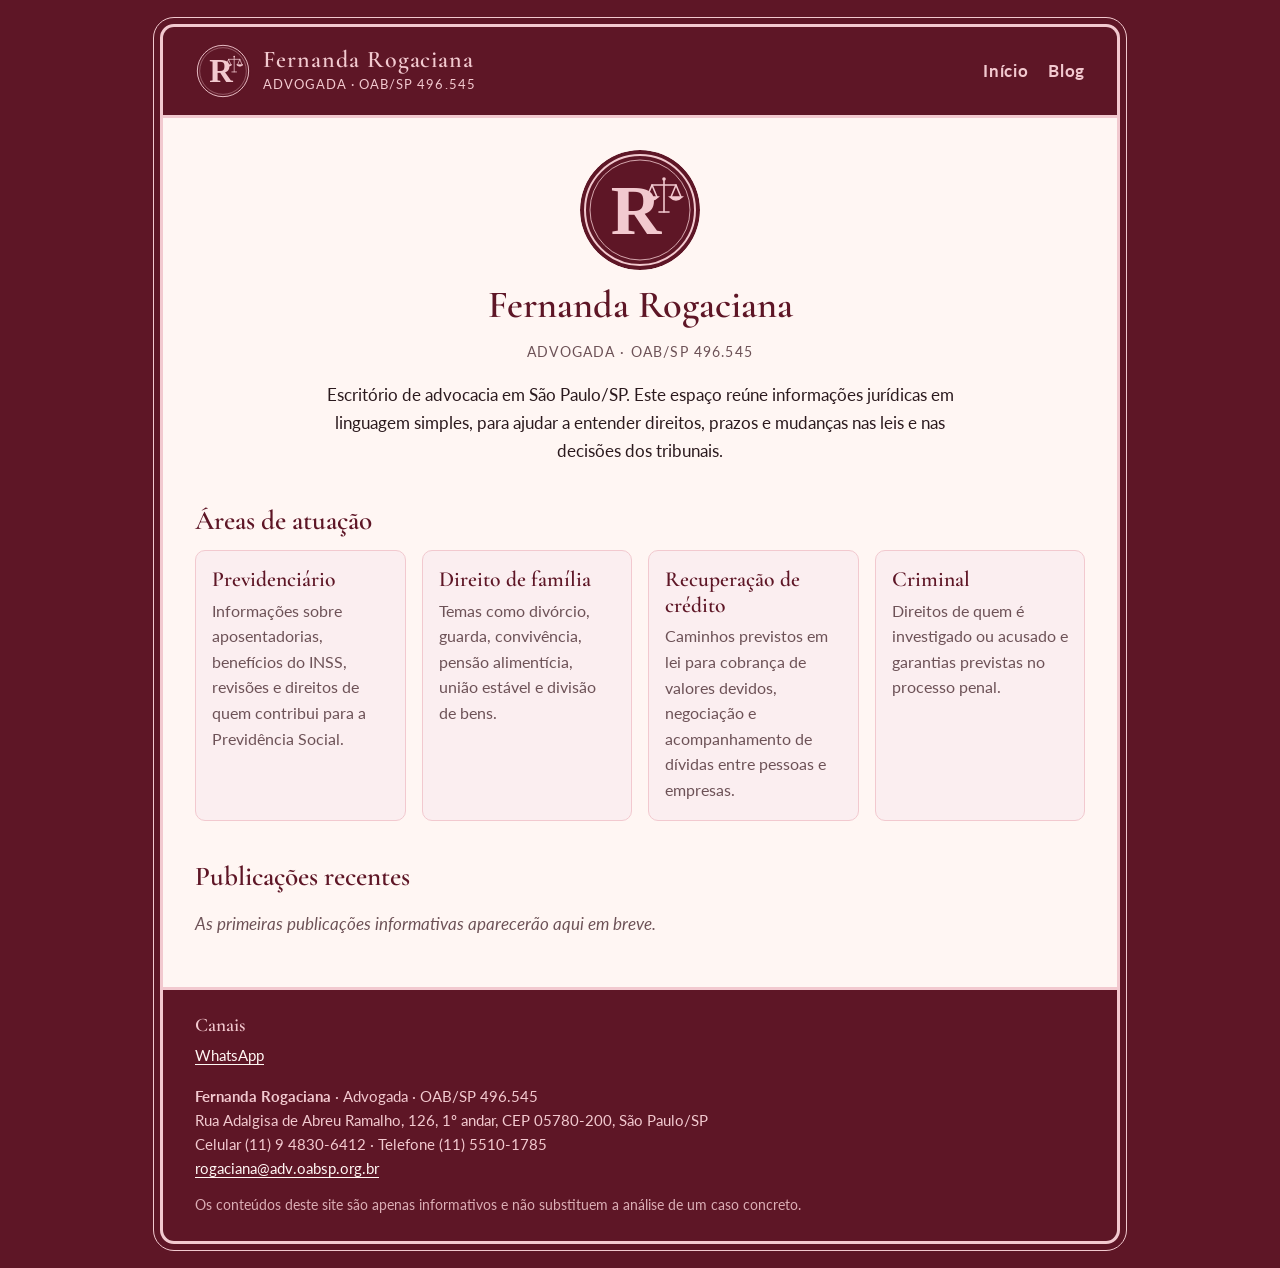
==== fernanda-rogaciana-site/site/index.html @ cee6a282 "feat(site): add Fernanda Rogaciana law office site and publication pipeline Static institutional sit" ====
<!doctype html>
<html lang="pt-BR">
<head>
<meta charset="utf-8">
<meta name="viewport" content="width=device-width, initial-scale=1">
<title>Fernanda Rogaciana · Advogada</title>
<meta name="description" content="Fernanda Rogaciana, advogada (OAB/SP 496.545). Informações jurídicas em linguagem simples.">
<meta property="og:title" content="Fernanda Rogaciana">
<meta property="og:description" content="Fernanda Rogaciana, advogada (OAB/SP 496.545). Informações jurídicas em linguagem simples.">
<meta property="og:type" content="website">

<link rel="icon" href="./assets/logo.svg" type="image/svg+xml">
<link rel="preconnect" href="https://fonts.googleapis.com">
<link rel="preconnect" href="https://fonts.gstatic.com" crossorigin>
<link href="https://fonts.googleapis.com/css2?family=Cormorant+Garamond:wght@500;600&family=Lato:wght@400;700&display=swap" rel="stylesheet">
<link rel="stylesheet" href="./assets/estilo.css">
</head>
<body>
<div class="moldura">
<header class="topo">
  <a class="marca" href="./">
    <img src="./assets/logo.svg" alt="" width="56" height="56">
    <span><strong>Fernanda Rogaciana</strong><small>Advogada · OAB/SP 496.545</small></span>
  </a>
  <nav class="menu" aria-label="Principal">
    <a href="./">Início</a>
    <a href="./blog/">Blog</a>
  </nav>
</header>
<main>
<section class="apresentacao">
  <img src="./assets/logo.svg" alt="Monograma R com balança da justiça" width="120" height="120">
  <h1>Fernanda Rogaciana</h1>
  <p class="oab">Advogada · OAB/SP 496.545</p>
  <p>Escritório de advocacia em São Paulo/SP. Este espaço reúne informações jurídicas em linguagem simples, para ajudar a entender direitos, prazos e mudanças nas leis e nas decisões dos tribunais.</p>
</section>
<section class="areas">
  <h2>Áreas de atuação</h2>
  <ul><li><h3>Previdenciário</h3><p>Informações sobre aposentadorias, benefícios do INSS, revisões e direitos de quem contribui para a Previdência Social.</p></li>
<li><h3>Direito de família</h3><p>Temas como divórcio, guarda, convivência, pensão alimentícia, união estável e divisão de bens.</p></li>
<li><h3>Recuperação de crédito</h3><p>Caminhos previstos em lei para cobrança de valores devidos, negociação e acompanhamento de dívidas entre pessoas e empresas.</p></li>
<li><h3>Criminal</h3><p>Direitos de quem é investigado ou acusado e garantias previstas no processo penal.</p></li></ul>
</section>
<section class="recentes">
  <h2>Publicações recentes</h2>
  <p class="vazio">As primeiras publicações informativas aparecerão aqui em breve.</p>
  
</section>
</main>
<footer class="rodape">
  <nav class="canais" aria-label="Canais do escritório"><h2 class="rodape-titulo">Canais</h2><ul><li><a href="https://wa.me/5511948306412" rel="noopener" target="_blank">WhatsApp</a></li></ul></nav>
  <address>
    <strong>Fernanda Rogaciana</strong> · Advogada · OAB/SP 496.545<br>
    Rua Adalgisa de Abreu Ramalho, 126, 1º andar, CEP 05780-200, São Paulo/SP<br>
    Celular (11) 9 4830-6412 · Telefone (11) 5510-1785<br>
    <a href="mailto:rogaciana@adv.oabsp.org.br">rogaciana@adv.oabsp.org.br</a>
  </address>
  <p class="aviso">Os conteúdos deste site são apenas informativos e não substituem a análise de um caso concreto.</p>
</footer>
</div>
</body>
</html>
---- fernanda-rogaciana-site/site/assets/estilo.css ----
:root {
  --bordo: #5e1626;
  --bordo-escuro: #45101c;
  --rosado: #f2c9cf;
  --rosado-claro: #fbeef0;
  --creme: #fff6f3;
  --texto: #2b1a1e;
  --texto-suave: #6d5257;
  --serifa: "Cormorant Garamond", Georgia, "Times New Roman", serif;
  --sans: Lato, "Segoe UI", Arial, sans-serif;
}

* { box-sizing: border-box; }

html { -webkit-text-size-adjust: 100%; }

body {
  margin: 0;
  background: var(--bordo);
  color: var(--texto);
  font-family: var(--sans);
  font-size: 1.0625rem;
  line-height: 1.65;
  overflow-x: hidden;
}

img { max-width: 100%; height: auto; }

a { color: var(--bordo); text-underline-offset: 3px; }
a:hover { color: var(--bordo-escuro); }

/* Moldura rosada, como no cartão de visita */
.moldura {
  max-width: 960px;
  margin: 24px auto;
  background: var(--creme);
  border: 3px solid var(--rosado);
  outline: 1px solid var(--rosado);
  outline-offset: 6px;
  border-radius: 14px;
  overflow: hidden;
}

.topo {
  display: flex;
  flex-wrap: wrap;
  align-items: center;
  justify-content: space-between;
  gap: 12px 24px;
  padding: 16px 32px;
  background: var(--bordo);
  color: var(--rosado);
  border-bottom: 3px solid var(--rosado);
}

.marca {
  display: flex;
  align-items: center;
  gap: 12px;
  color: var(--rosado);
  text-decoration: none;
  min-width: 0;
}
.marca strong {
  display: block;
  font-family: var(--serifa);
  font-size: 1.5rem;
  font-weight: 600;
  letter-spacing: 0.04em;
  line-height: 1.1;
}
.marca small { display: block; font-size: 0.8rem; letter-spacing: 0.08em; text-transform: uppercase; }

.menu { display: flex; gap: 20px; }
.menu a { color: var(--rosado); text-decoration: none; font-weight: 700; letter-spacing: 0.04em; }
.menu a:hover { color: var(--creme); text-decoration: underline; }

main { padding: 32px; }

h1, h2, h3 { font-family: var(--serifa); color: var(--bordo); line-height: 1.2; font-weight: 600; }
h1 { font-size: 2.4rem; margin: 0 0 12px; }
h2 { font-size: 1.7rem; margin: 40px 0 12px; }
h3 { font-size: 1.35rem; margin: 0 0 6px; }

.apresentacao { text-align: center; max-width: 640px; margin: 0 auto; }
.apresentacao img { display: block; margin: 0 auto 12px; border-radius: 50%; }
.apresentacao .oab { margin-top: 0; color: var(--texto-suave); letter-spacing: 0.08em; text-transform: uppercase; font-size: 0.9rem; }

.areas ul {
  list-style: none;
  padding: 0;
  margin: 0;
  display: grid;
  grid-template-columns: repeat(auto-fit, minmax(min(100%, 200px), 1fr));
  gap: 16px;
}
.areas li {
  background: var(--rosado-claro);
  border: 1px solid var(--rosado);
  border-radius: 10px;
  padding: 16px;
}
.areas p { margin: 0; color: var(--texto-suave); font-size: 0.97rem; }

.lista { display: grid; gap: 16px; }
.cartao {
  border-left: 4px solid var(--rosado);
  background: #fff;
  border-radius: 8px;
  padding: 16px 20px;
}
.cartao p:last-child { margin-bottom: 0; }
.cartao h3 a { text-decoration: none; }
.cartao h3 a:hover { text-decoration: underline; }

.meta { color: var(--texto-suave); font-size: 0.88rem; margin: 0 0 6px; }
.area { text-transform: uppercase; letter-spacing: 0.08em; font-weight: 700; color: var(--bordo); }
.vazio { color: var(--texto-suave); font-style: italic; }

.post { max-width: 680px; margin: 0 auto; }
.post .descricao { font-size: 1.15rem; color: var(--texto-suave); }
.post .texto h2 { font-size: 1.45rem; margin-top: 28px; }
.fontes { margin-top: 32px; padding-top: 12px; border-top: 1px solid var(--rosado); font-size: 0.95rem; }
.fontes h2 { font-size: 1.2rem; margin-top: 0; }
.fontes a, .texto, .post h1 { overflow-wrap: anywhere; }

.rodape {
  background: var(--bordo);
  color: var(--rosado);
  padding: 24px 32px;
  border-top: 3px solid var(--rosado);
  font-size: 0.92rem;
}
.rodape a { color: var(--creme); }
.rodape address { font-style: normal; overflow-wrap: anywhere; }
.rodape .aviso { margin-bottom: 0; opacity: 0.85; font-size: 0.85rem; }
.canais h2 { color: var(--rosado); font-size: 1.2rem; margin: 0 0 6px; }
.canais ul { list-style: none; padding: 0; margin: 0 0 16px; display: flex; flex-wrap: wrap; gap: 8px 20px; }

/* Prévias de aprovação */
.versao pre {
  white-space: pre-wrap;
  overflow-wrap: anywhere;
  background: #fff;
  border: 1px solid var(--rosado);
  border-radius: 8px;
  padding: 16px;
  font-family: var(--sans);
  font-size: 0.97rem;
}
.erro { color: #a3122a; font-weight: 700; }

@media (max-width: 640px) {
  .moldura { margin: 0; border-radius: 0; border-left: 0; border-right: 0; outline: 0; }
  .topo, main, .rodape { padding-left: 16px; padding-right: 16px; }
  main { padding-top: 24px; padding-bottom: 24px; }
  h1 { font-size: 1.9rem; }
  h2 { font-size: 1.45rem; }
}
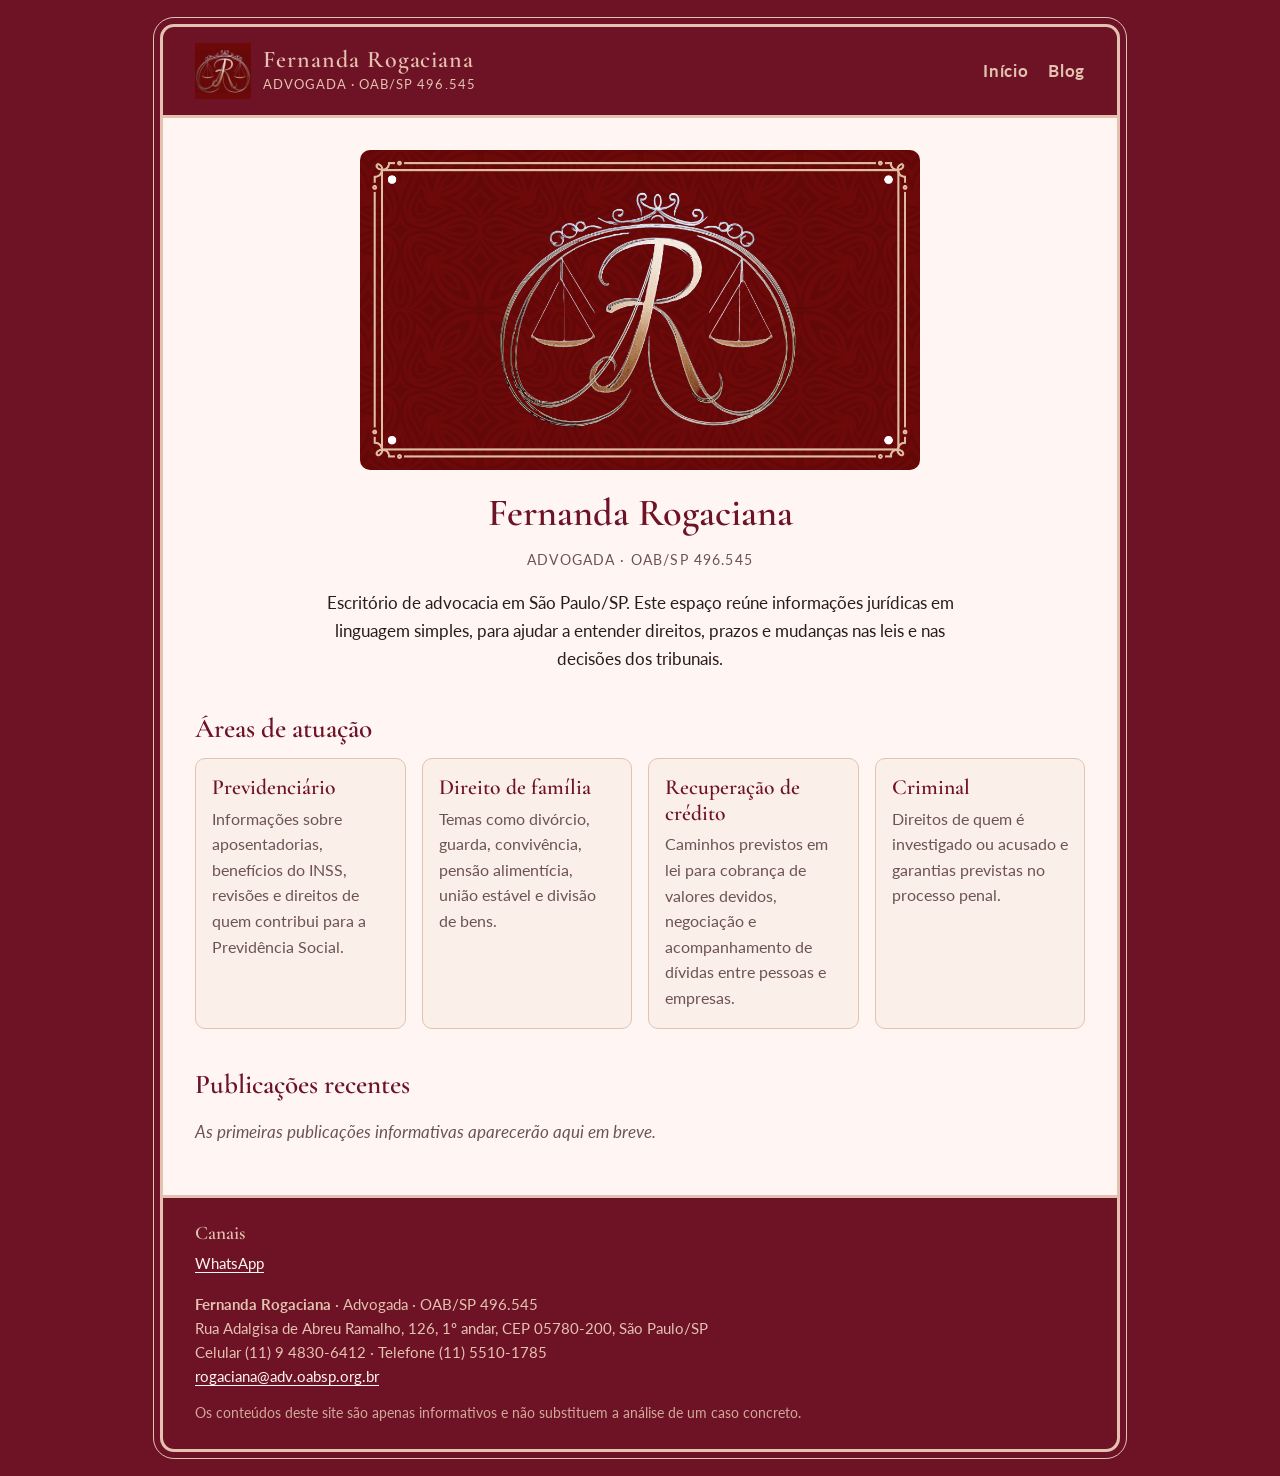
==== commit b807ac36: "feat(site): use original logo and card colors Replace the drawn monogram with the supplied logo, ali" ====
--- a/fernanda-rogaciana-site/site/index.html
+++ b/fernanda-rogaciana-site/site/index.html
@@ -9,7 +9,7 @@
 <meta property="og:description" content="Fernanda Rogaciana, advogada (OAB/SP 496.545). Informações jurídicas em linguagem simples.">
 <meta property="og:type" content="website">
 
-<link rel="icon" href="./assets/logo.svg" type="image/svg+xml">
+<link rel="icon" href="./assets/icone.png" type="image/png">
 <link rel="preconnect" href="https://fonts.googleapis.com">
 <link rel="preconnect" href="https://fonts.gstatic.com" crossorigin>
 <link href="https://fonts.googleapis.com/css2?family=Cormorant+Garamond:wght@500;600&family=Lato:wght@400;700&display=swap" rel="stylesheet">
@@ -19,7 +19,7 @@
 <div class="moldura">
 <header class="topo">
   <a class="marca" href="./">
-    <img src="./assets/logo.svg" alt="" width="56" height="56">
+    <img src="./assets/icone.png" alt="" width="56" height="56">
     <span><strong>Fernanda Rogaciana</strong><small>Advogada · OAB/SP 496.545</small></span>
   </a>
   <nav class="menu" aria-label="Principal">
@@ -29,7 +29,7 @@
 </header>
 <main>
 <section class="apresentacao">
-  <img src="./assets/logo.svg" alt="Monograma R com balança da justiça" width="120" height="120">
+  <img class="logo-grande" src="./assets/logo.png" alt="Logo de Fernanda Rogaciana: monograma R com balança da justiça" width="1050" height="600">
   <h1>Fernanda Rogaciana</h1>
   <p class="oab">Advogada · OAB/SP 496.545</p>
   <p>Escritório de advocacia em São Paulo/SP. Este espaço reúne informações jurídicas em linguagem simples, para ajudar a entender direitos, prazos e mudanças nas leis e nas decisões dos tribunais.</p>
--- a/fernanda-rogaciana-site/site/assets/estilo.css
+++ b/fernanda-rogaciana-site/site/assets/estilo.css
@@ -1,8 +1,8 @@
 :root {
-  --bordo: #5e1626;
-  --bordo-escuro: #45101c;
-  --rosado: #f2c9cf;
-  --rosado-claro: #fbeef0;
+  --bordo: #6e1325;
+  --bordo-escuro: #4f0d1a;
+  --rosado: #e3c2b0;
+  --rosado-claro: #fbefe9;
   --creme: #fff6f3;
   --texto: #2b1a1e;
   --texto-suave: #6d5257;
@@ -83,7 +83,7 @@
 h3 { font-size: 1.35rem; margin: 0 0 6px; }
 
 .apresentacao { text-align: center; max-width: 640px; margin: 0 auto; }
-.apresentacao img { display: block; margin: 0 auto 12px; border-radius: 50%; }
+.apresentacao .logo-grande { display: block; width: 100%; max-width: 560px; height: auto; margin: 0 auto 20px; border-radius: 10px; }
 .apresentacao .oab { margin-top: 0; color: var(--texto-suave); letter-spacing: 0.08em; text-transform: uppercase; font-size: 0.9rem; }
 
 .areas ul {
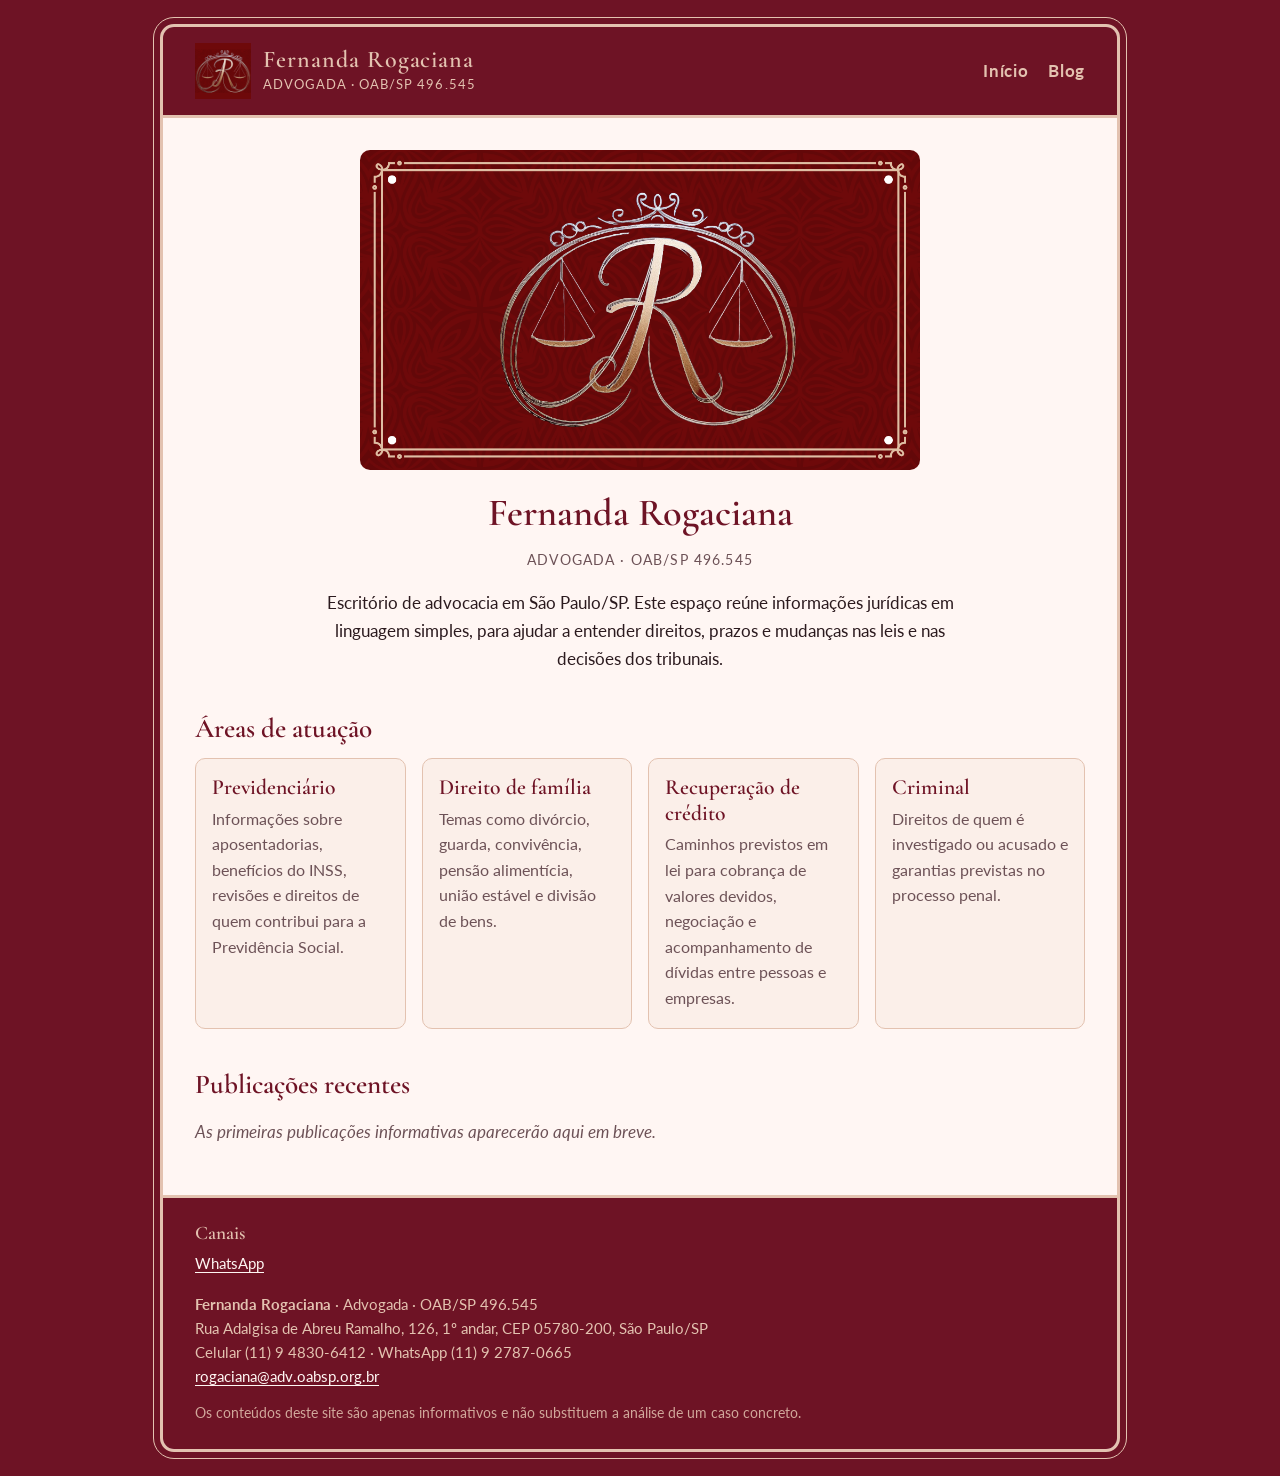
==== commit ff50cef0: "feat(site): add TikTok video, new WhatsApp number and Pages deploy template Remove the landline from" ====
--- a/fernanda-rogaciana-site/site/index.html
+++ b/fernanda-rogaciana-site/site/index.html
@@ -48,11 +48,11 @@
 </section>
 </main>
 <footer class="rodape">
-  <nav class="canais" aria-label="Canais do escritório"><h2 class="rodape-titulo">Canais</h2><ul><li><a href="https://wa.me/5511948306412" rel="noopener" target="_blank">WhatsApp</a></li></ul></nav>
+  <nav class="canais" aria-label="Canais do escritório"><h2 class="rodape-titulo">Canais</h2><ul><li><a href="https://wa.me/5511927870665" rel="noopener" target="_blank">WhatsApp</a></li></ul></nav>
   <address>
     <strong>Fernanda Rogaciana</strong> · Advogada · OAB/SP 496.545<br>
     Rua Adalgisa de Abreu Ramalho, 126, 1º andar, CEP 05780-200, São Paulo/SP<br>
-    Celular (11) 9 4830-6412 · Telefone (11) 5510-1785<br>
+    Celular (11) 9 4830-6412 · WhatsApp (11) 9 2787-0665<br>
     <a href="mailto:rogaciana@adv.oabsp.org.br">rogaciana@adv.oabsp.org.br</a>
   </address>
   <p class="aviso">Os conteúdos deste site são apenas informativos e não substituem a análise de um caso concreto.</p>
